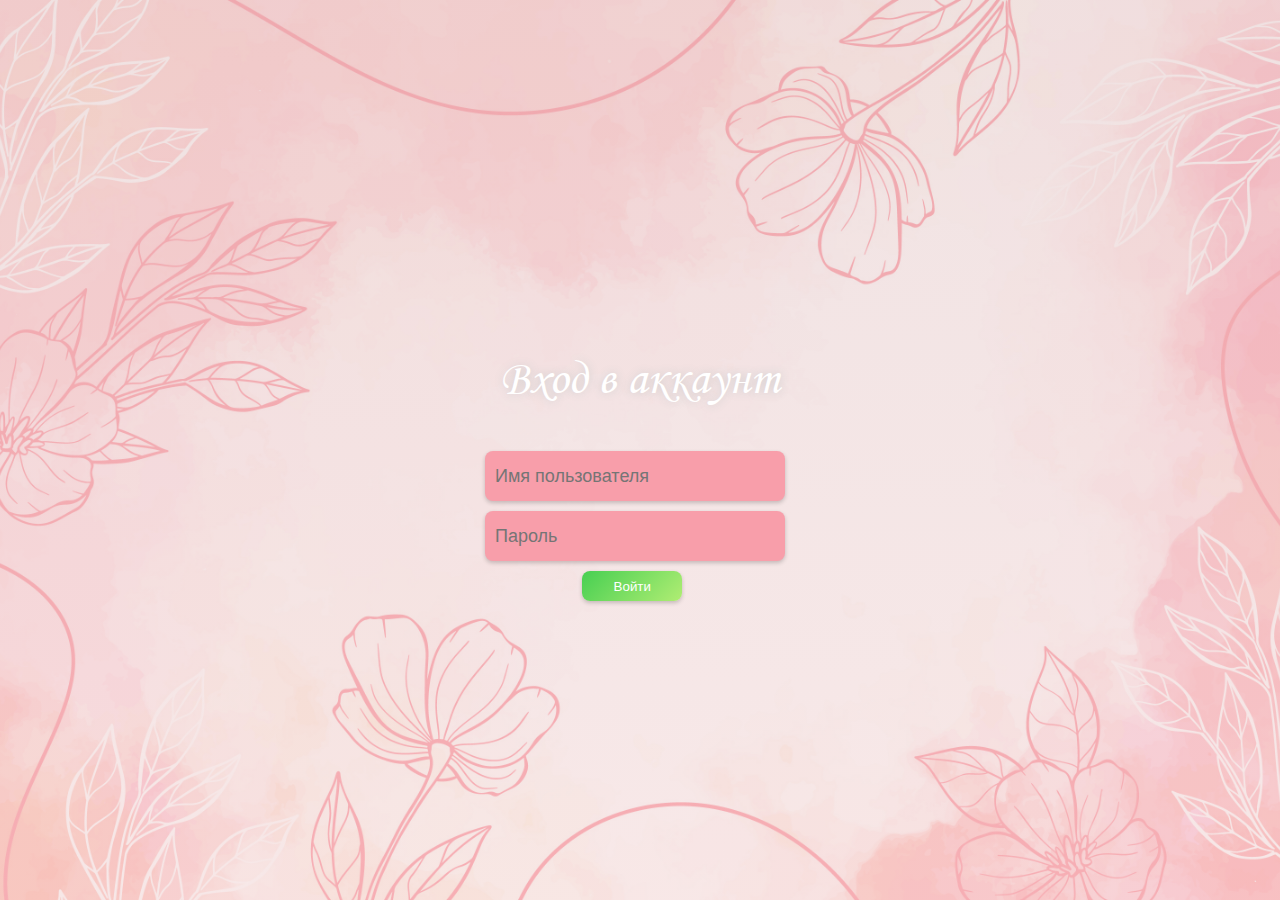
==== index.html @ 1ff35f45 "Add files via upload" ====
<!DOCTYPE html>
<html lang="ru">
	<head>
		<meta charset="UTF-8" />
		<meta name="viewport" content="width=device-width, initial-scale=1.0" />
		<title>Вход в аккаунт</title>
		<link rel="stylesheet" href="/css/8march.css" />
		<script src="/js/8march.js" defer></script>
	</head>
	<body>
		<div class="svg-title">
			<svg width="500" height="100" xmlns="http://www.w3.org/2000/svg">
				<style>
					@font-face {
						font-family: 'Monotype Corsiva';
						src: url('/fonts/MTCORSVA.TTF') format('woff');
					}
					.text {
						font-family: 'Monotype Corsiva', Arial, sans-serif;
						font-size: 48px;
						text-shadow: 0px 0px 10px #cccccc;
						fill: #ffffff;
					}
				</style>
				<text x="50%" y="50%" text-anchor="middle" class="text" dy=".3em">
					Вход в аккаунт
				</text>
			</svg>
		</div>
		<form id="loginForm">
			<div class="form-group">
				<input
					class="panel userName"
					type="text"
					id="username"
					name="username"
					placeholder="Имя пользователя"
				/>
			</div>
			<div class="form-group">
				<input
					class="panel userPassword"
					type="password"
					id="password"
					name="password"
					placeholder="Пароль"
				/>
			</div>
			<div class="form-group button-group">
				<button class="panel logIn" type="submit">Войти</button>
			</div>
			<div id="error-message" class="panel" style="display: none">
				Неверное имя или пароль
			</div>
		</form>
	</body>
</html>
---- css/8march.css ----
/* Обнуление */
* {
	padding: 0;
	margin: 0;
	border: 0;
}
*,
*:before,
*:after {
	-moz-box-sizing: border-box;
	-webkit-box-sizing: border-box;
	box-sizing: border-box;
}
:focus,
:active {
	outline: none;
}
a:focus,
a:active {
	outline: none;
}

nav,
footer,
header,
aside {
	display: block;
}

html,
body {
	height: 100%;
	width: 100%;
	font-size: 100%;
	line-height: 1;
	font-size: 14px;
	-ms-text-size-adjust: 100%;
	-moz-text-size-adjust: 100%;
	-webkit-text-size-adjust: 100%;
}
input,
button,
textarea {
	font-family: inherit;
}

input::-ms-clear {
	display: none;
}
button {
	cursor: pointer;
}
button::-moz-focus-inner {
	padding: 0;
	border: 0;
}
a,
a:visited {
	text-decoration: none;
}
a:hover {
	text-decoration: none;
}
ul li {
	list-style: none;
}
img {
	vertical-align: top;
}

h1,
h2,
h3,
h4,
h5,
h6 {
	font-size: inherit;
	font-weight: 400;
}
/*--------------------*/

.bigred {
	font-size: 20px;
	color: red;
}

/* -------------------------------------------------------------------------------- */

body {
	font-family: Arial, sans-serif;
	display: flex;
	justify-content: center;
	align-items: center;
	flex-direction: column; /* Добавляем для вертикального центрирования */
	height: 100vh;
	background: linear-gradient(#ca999946, #e5acac46),
		url('/img/9592633.jpg') no-repeat center center/cover;
}

.svg-title {
	margin-top: 40px;
}

form {
	margin-top: 20px; /* Уменьшаем отступ сверху */
	display: flex;
	flex-direction: column;
	align-items: flex-start; /* Выравнивание по левому краю */
}

.form-group {
	display: flex;
	align-items: center;
	margin-bottom: 10px;
}

.form-group.button-group {
	display: flex;
	justify-content: center;
	width: 95%;
}

.panel {
	border-radius: 8px;
	background: #f89eaa;
	padding: 10px;
	box-shadow: 0px 2px 4px rgba(0, 0, 0, 0.2);
}

.logIn {
	width: 100px;
	height: 30px;
	background: linear-gradient(135deg, #47cf52 0%, #b0ed73 100%);
	color: #ffffff;
	padding: 10px;
	cursor: pointer;
	display: flex;
	justify-content: center;
	align-items: center;
}

.userName,
.userPassword {
	font-size: 18px;
	width: 300px;
	height: 50px;
	padding: 10px;
	border: none; /* Убираем обводку */
	outline: none; /* Убираем обводку при фокусе */
	border-radius: 8px;
	margin-right: 10px;
	box-shadow: 0px 2px 4px rgba(0, 0, 0, 0.2); /* Добавляем тень для визуального эффекта */
	color: #f2e2e2;
}

.userName,
.userPassword:focus {
	border: none; /* Убираем обводку при фокусе */
	outline: none; /* Убираем обводку при фокусе */
}

.userPanel {
	display: flex;
	justify-content: center;
	align-items: center;
	margin-left: 10%;
	margin-right: 10%;
	border-radius: 10px;
	max-height: 80%;
}

img {
	border-radius: 10px;
	max-height: 100%;
	max-width: 100%;
}

@keyframes pulse {
	0% {
		transform: scale(1);
	}
	50% {
		box-shadow: inset 0px 0px 10px rgb(255, 255, 255);
		transform: scale(1.05);
	}
	100% {
		transform: scale(1);
	}
}

.pulse {
	animation: pulse 0.3s ease-in-out;
}

.fade-out {
	animation: fadeOut 2s forwards;
}

@keyframes fadeOut {
	from {
		opacity: 1;
	}
	to {
		opacity: 0;
	}
}
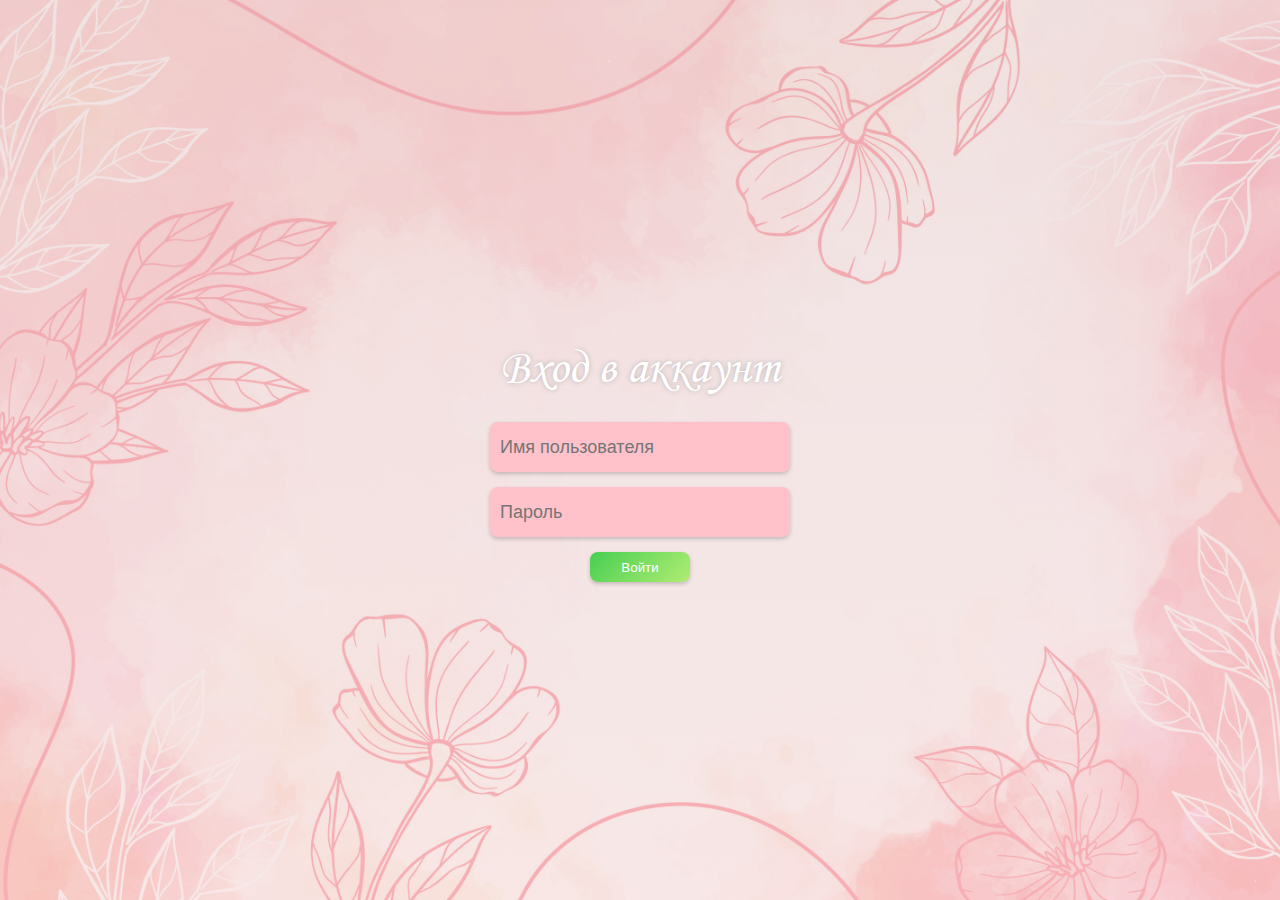
==== commit 51869bf1: "Update index.html" ====
--- a/index.html
+++ b/index.html
@@ -18,7 +18,7 @@
 					.text {
 						font-family: 'Monotype Corsiva', Arial, sans-serif;
 						font-size: 48px;
-						text-shadow: 0px 0px 10px #cccccc;
+						text-shadow: 0px 0px 5px #b5b5b5;
 						fill: #ffffff;
 					}
 				</style>
@@ -55,3 +55,4 @@
 		</form>
 	</body>
 </html>
+
--- a/css/8march.css
+++ b/css/8march.css
@@ -1,206 +1,207 @@
-/* Обнуление */
+/* Упрощенный reset CSS */
 * {
+	margin: 0;
 	padding: 0;
-	margin: 0;
-	border: 0;
-}
-*,
-*:before,
-*:after {
-	-moz-box-sizing: border-box;
-	-webkit-box-sizing: border-box;
 	box-sizing: border-box;
 }
-:focus,
-:active {
-	outline: none;
-}
-a:focus,
-a:active {
-	outline: none;
-}
-
-nav,
-footer,
-header,
-aside {
-	display: block;
-}
-
-html,
+
 body {
-	height: 100%;
-	width: 100%;
-	font-size: 100%;
-	line-height: 1;
-	font-size: 14px;
-	-ms-text-size-adjust: 100%;
-	-moz-text-size-adjust: 100%;
-	-webkit-text-size-adjust: 100%;
-}
-input,
-button,
-textarea {
-	font-family: inherit;
-}
-
-input::-ms-clear {
-	display: none;
-}
-button {
-	cursor: pointer;
-}
-button::-moz-focus-inner {
-	padding: 0;
-	border: 0;
-}
-a,
-a:visited {
-	text-decoration: none;
-}
-a:hover {
-	text-decoration: none;
-}
-ul li {
-	list-style: none;
-}
-img {
-	vertical-align: top;
-}
-
-h1,
-h2,
-h3,
-h4,
-h5,
-h6 {
-	font-size: inherit;
-	font-weight: 400;
-}
-/*--------------------*/
-
-.bigred {
-	font-size: 20px;
-	color: red;
-}
-
-/* -------------------------------------------------------------------------------- */
-
-body {
+	height: 100vh;
+	display: flex;
+	flex-direction: column;
+	align-items: center;
+	justify-content: center;
 	font-family: Arial, sans-serif;
-	display: flex;
-	justify-content: center;
-	align-items: center;
-	flex-direction: column; /* Добавляем для вертикального центрирования */
-	height: 100vh;
 	background: linear-gradient(#ca999946, #e5acac46),
 		url('/img/9592633.jpg') no-repeat center center/cover;
 }
 
-.svg-title {
-	margin-top: 40px;
-}
-
-form {
-	margin-top: 20px; /* Уменьшаем отступ сверху */
-	display: flex;
-	flex-direction: column;
-	align-items: flex-start; /* Выравнивание по левому краю */
-}
-
-.form-group {
-	display: flex;
-	align-items: center;
-	margin-bottom: 10px;
-}
-
-.form-group.button-group {
-	display: flex;
-	justify-content: center;
-	width: 95%;
-}
-
 .panel {
 	border-radius: 8px;
-	background: #f89eaa;
+	background: #ffc2ca;
 	padding: 10px;
-	box-shadow: 0px 2px 4px rgba(0, 0, 0, 0.2);
+	box-shadow: 0 2px 4px rgba(0, 0, 0, 0.2);
+	transition: all 0.3s ease;
+}
+
+.panel:hover {
+	box-shadow: 0 4px 8px rgba(0, 0, 0, 0.3);
+	transform: translateY(-2px);
+}
+
+.form-group {
+	display: flex;
+	justify-content: center;
+}
+
+.userName,
+.userPassword {
+	width: 300px;
+	height: 50px;
+	margin-bottom: 15px;
+	font-size: 18px;
+	color: #ffffff;
+	border: none;
+	outline: none;
+	transition: all 0.3s ease;
+}
+
+.userName:focus,
+.userPassword:focus {
+	transform: scale(1.01);
+	box-shadow: 0 0 10px rgba(255, 255, 255, 0.3);
 }
 
 .logIn {
 	width: 100px;
 	height: 30px;
-	background: linear-gradient(135deg, #47cf52 0%, #b0ed73 100%);
-	color: #ffffff;
-	padding: 10px;
-	cursor: pointer;
 	display: flex;
 	justify-content: center;
 	align-items: center;
-}
-
-.userName,
-.userPassword {
-	font-size: 18px;
-	width: 300px;
-	height: 50px;
-	padding: 10px;
-	border: none; /* Убираем обводку */
-	outline: none; /* Убираем обводку при фокусе */
-	border-radius: 8px;
-	margin-right: 10px;
-	box-shadow: 0px 2px 4px rgba(0, 0, 0, 0.2); /* Добавляем тень для визуального эффекта */
-	color: #f2e2e2;
-}
-
-.userName,
-.userPassword:focus {
-	border: none; /* Убираем обводку при фокусе */
-	outline: none; /* Убираем обводку при фокусе */
+	background: linear-gradient(135deg, #47cf52, #b0ed73);
+	color: #fff;
+	border: none;
+	outline: none;
+	transition: all 0.3s ease;
+}
+
+.logIn:hover {
+	transform: translateY(-2px);
+	box-shadow: 0 4px 8px rgba(0, 0, 0, 0.2);
+}
+
+.logIn:active {
+	transform: translateY(1px);
 }
 
 .userPanel {
-	display: flex;
-	justify-content: center;
-	align-items: center;
-	margin-left: 10%;
-	margin-right: 10%;
+	margin: 0 10%;
+	max-height: 80%;
+	position: relative;
+	min-height: 400px;
+	width: 100%;
+	max-width: 800px;
+}
+
+img {
+	width: 100%;
+	height: 100%;
+	object-fit: cover;
 	border-radius: 10px;
-	max-height: 80%;
-}
-
-img {
-	border-radius: 10px;
-	max-height: 100%;
-	max-width: 100%;
+	opacity: 0;
+	visibility: hidden;
+	transition: opacity 0.5s ease, visibility 0.5s ease;
+}
+
+.userPostcard.active {
+	opacity: 1;
+	visibility: visible;
 }
 
 @keyframes pulse {
 	0% {
 		transform: scale(1);
+		box-shadow: 0 2px 4px rgba(0, 0, 0, 0.2);
 	}
 	50% {
-		box-shadow: inset 0px 0px 10px rgb(255, 255, 255);
-		transform: scale(1.05);
+		transform: scale(1.02);
+		box-shadow: 0 4px 8px rgba(0, 0, 0, 0.3);
 	}
 	100% {
 		transform: scale(1);
-	}
-}
-
-.pulse {
-	animation: pulse 0.3s ease-in-out;
-}
-
-.fade-out {
-	animation: fadeOut 2s forwards;
+		box-shadow: 0 2px 4px rgba(0, 0, 0, 0.2);
+	}
 }
 
 @keyframes fadeOut {
 	from {
 		opacity: 1;
+		transform: translateY(0);
 	}
 	to {
 		opacity: 0;
-	}
-}
+		transform: translateY(10px);
+	}
+}
+
+.pulse {
+	animation: pulse 0.5s cubic-bezier(0.4, 0, 0.2, 1);
+}
+
+.fade-out {
+	animation: fadeOut 0.5s cubic-bezier(0.4, 0, 0.2, 1) forwards;
+}
+
+.welcome-message {
+	position: absolute;
+	top: 0;
+	left: 0;
+	width: 100%;
+	height: 100%;
+	display: flex;
+	flex-direction: column;
+	justify-content: center;
+	align-items: center;
+	background: #ffc2ca;
+	border-radius: 8px;
+	opacity: 0;
+	visibility: hidden;
+	transition: opacity 0.5s ease, visibility 0.5s ease,
+		all 0.5s cubic-bezier(0.4, 0, 0.2, 1);
+	z-index: 1;
+}
+
+.welcome-message.active {
+	opacity: 1;
+	visibility: visible;
+}
+
+.welcome-message span {
+	font-size: 28px;
+	color: #333;
+	margin-bottom: 20px;
+}
+
+.continue-btn {
+	padding: 10px 30px;
+	background: linear-gradient(135deg, #47cf52, #b0ed73);
+	border: none;
+	border-radius: 5px;
+	color: white;
+	cursor: pointer;
+	font-size: 18px;
+	transition: transform 0.2s ease, all 0.3s ease;
+}
+
+.continue-btn:hover {
+	transform: scale(1.05);
+	box-shadow: 0 4px 8px rgba(0, 0, 0, 0.2);
+}
+
+.continue-btn:active {
+	transform: scale(0.98);
+}
+
+.hidden {
+	display: none;
+	opacity: 0;
+}
+
+.fade-in {
+	animation: fadeIn 0.5s cubic-bezier(0.4, 0, 0.2, 1) forwards;
+}
+
+@keyframes fadeIn {
+	from {
+		opacity: 0;
+		transform: translateY(-10px);
+	}
+	to {
+		opacity: 1;
+		transform: translateY(0);
+	}
+}
+
+.userPostcard {
+	transition: all 0.5s cubic-bezier(0.4, 0, 0.2, 1);
+}
